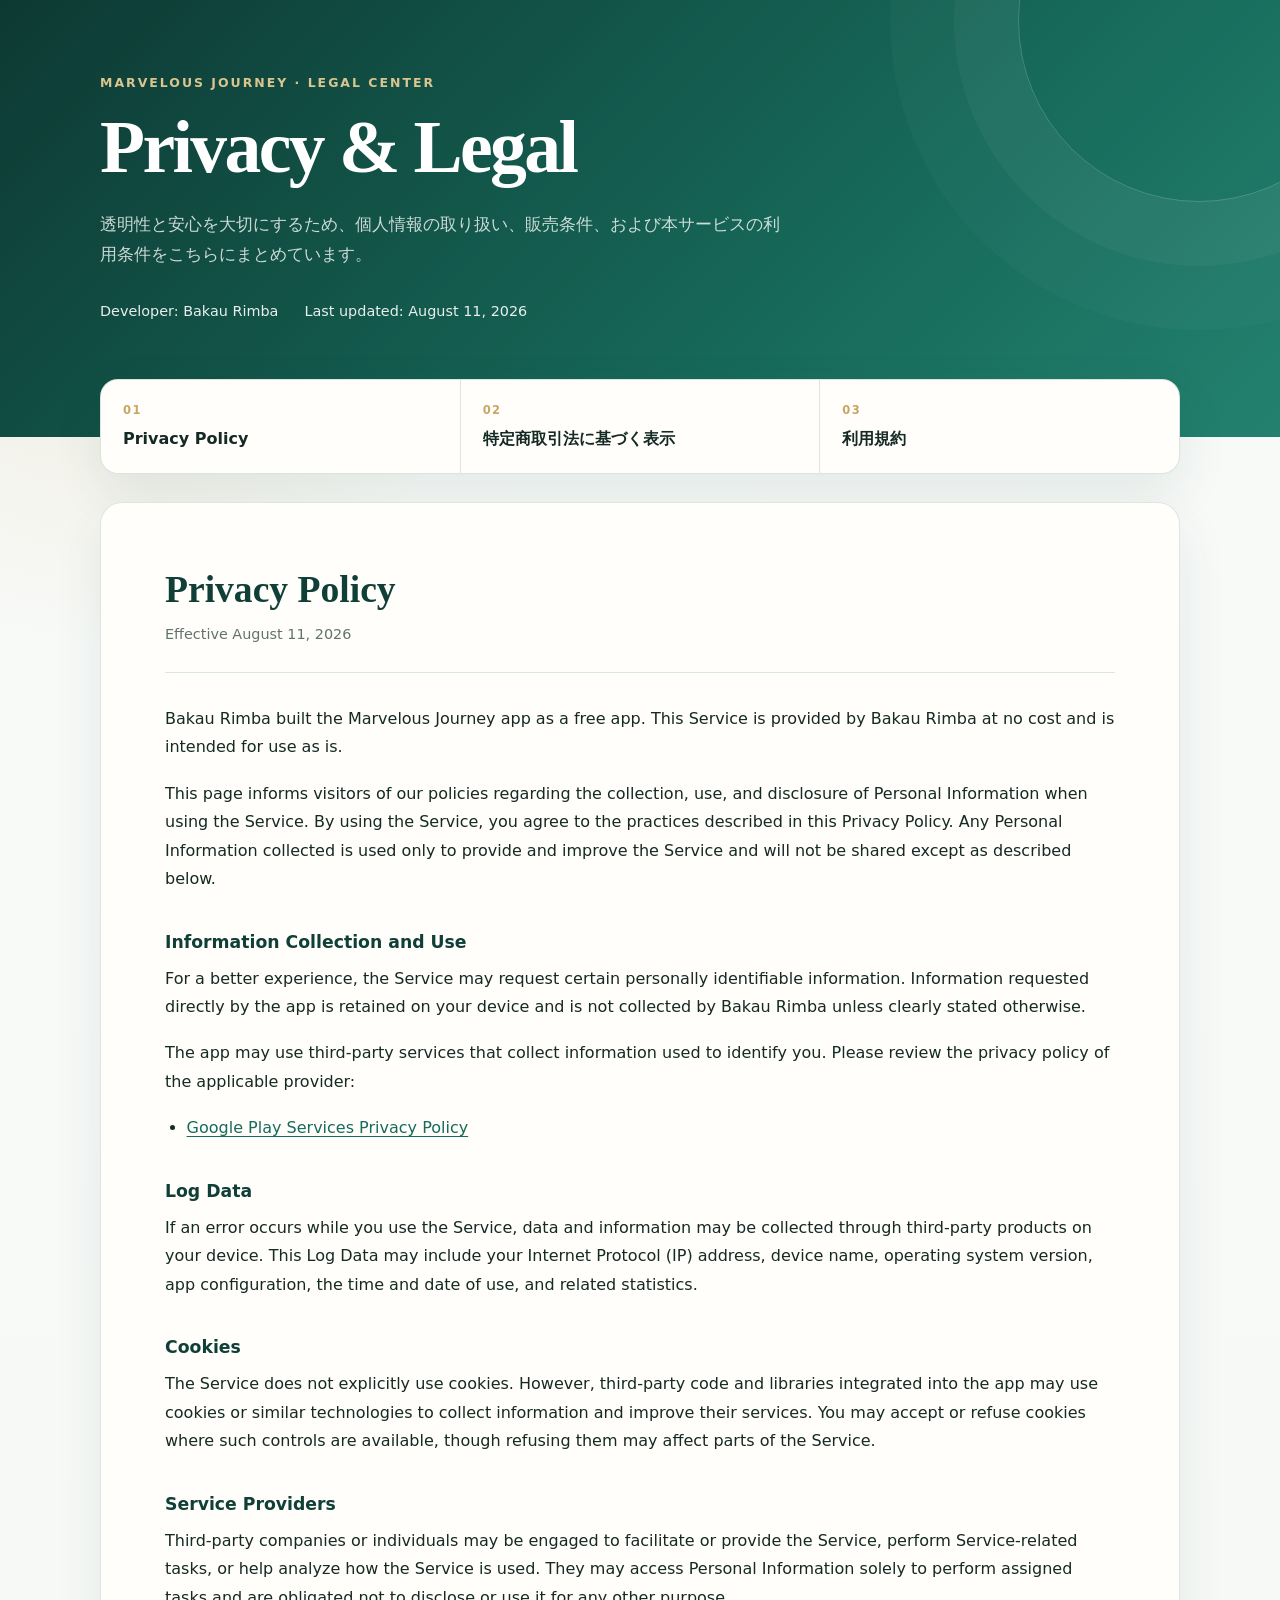
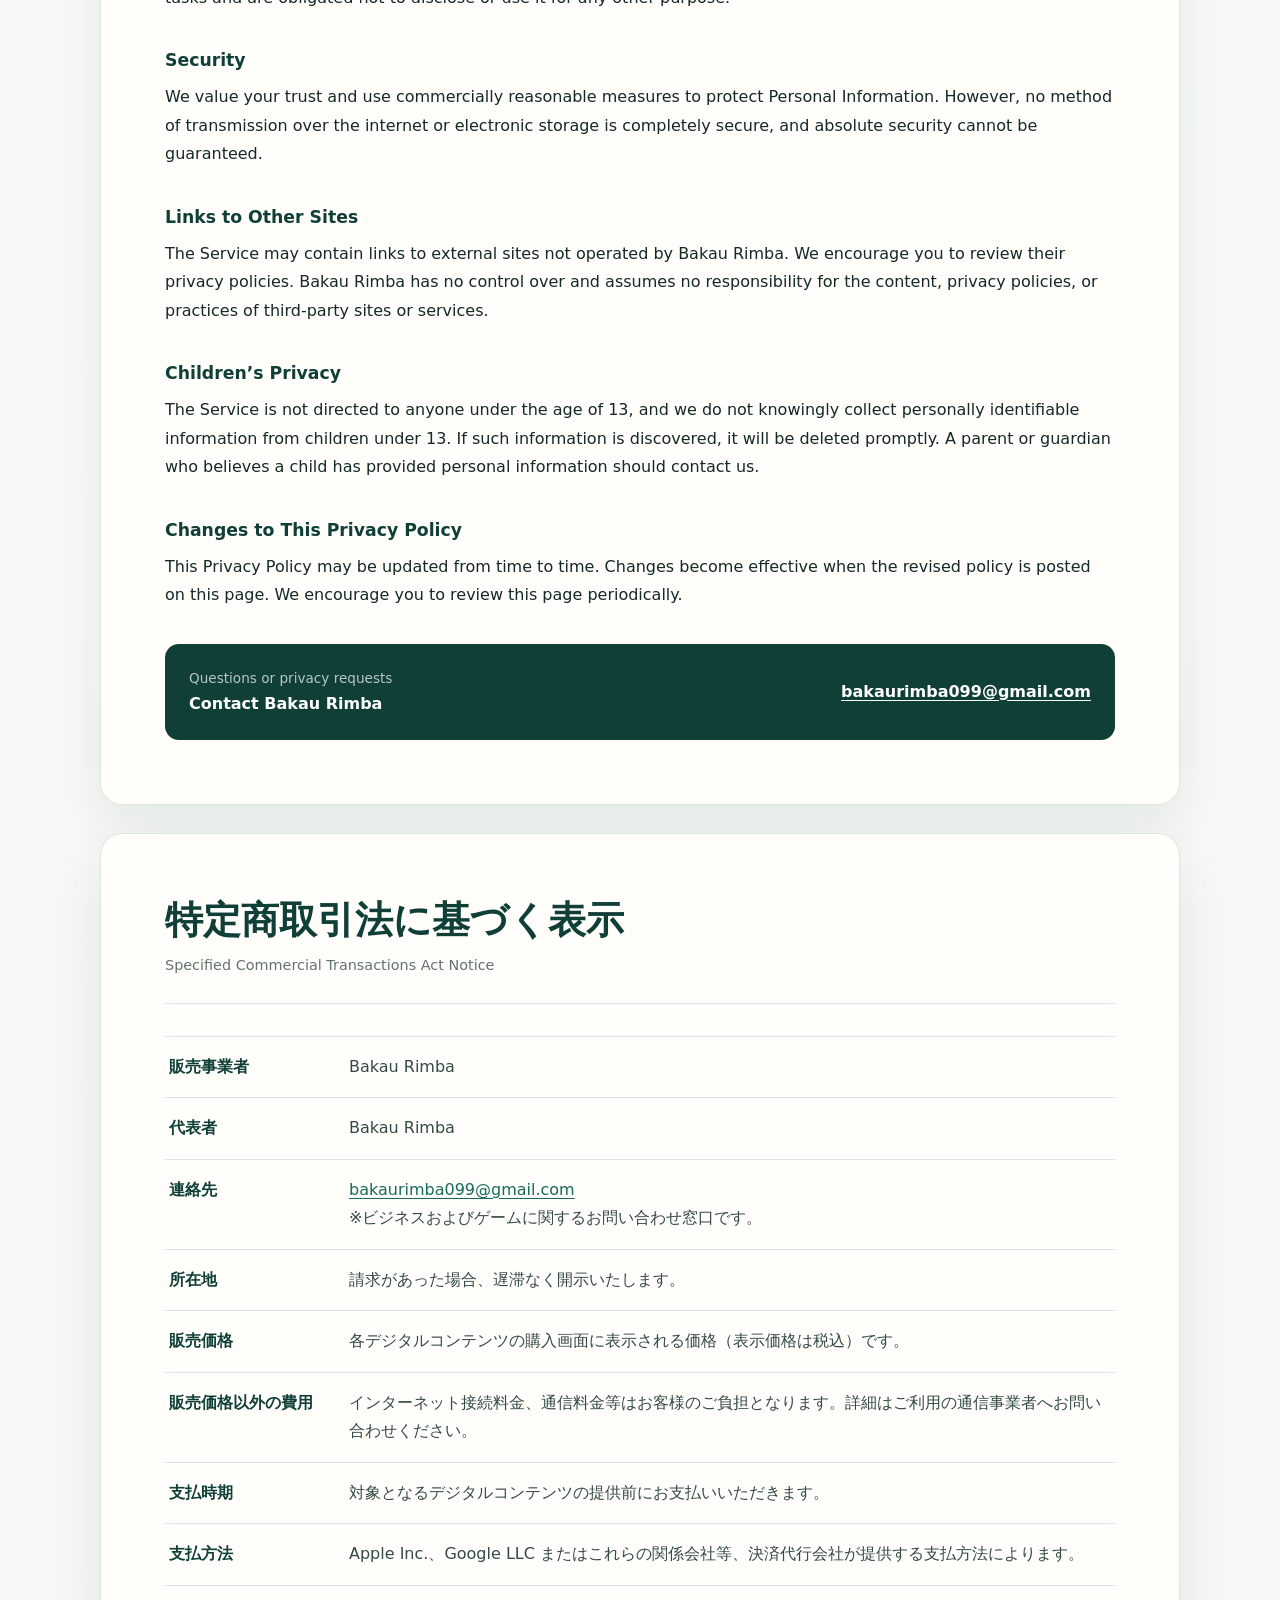
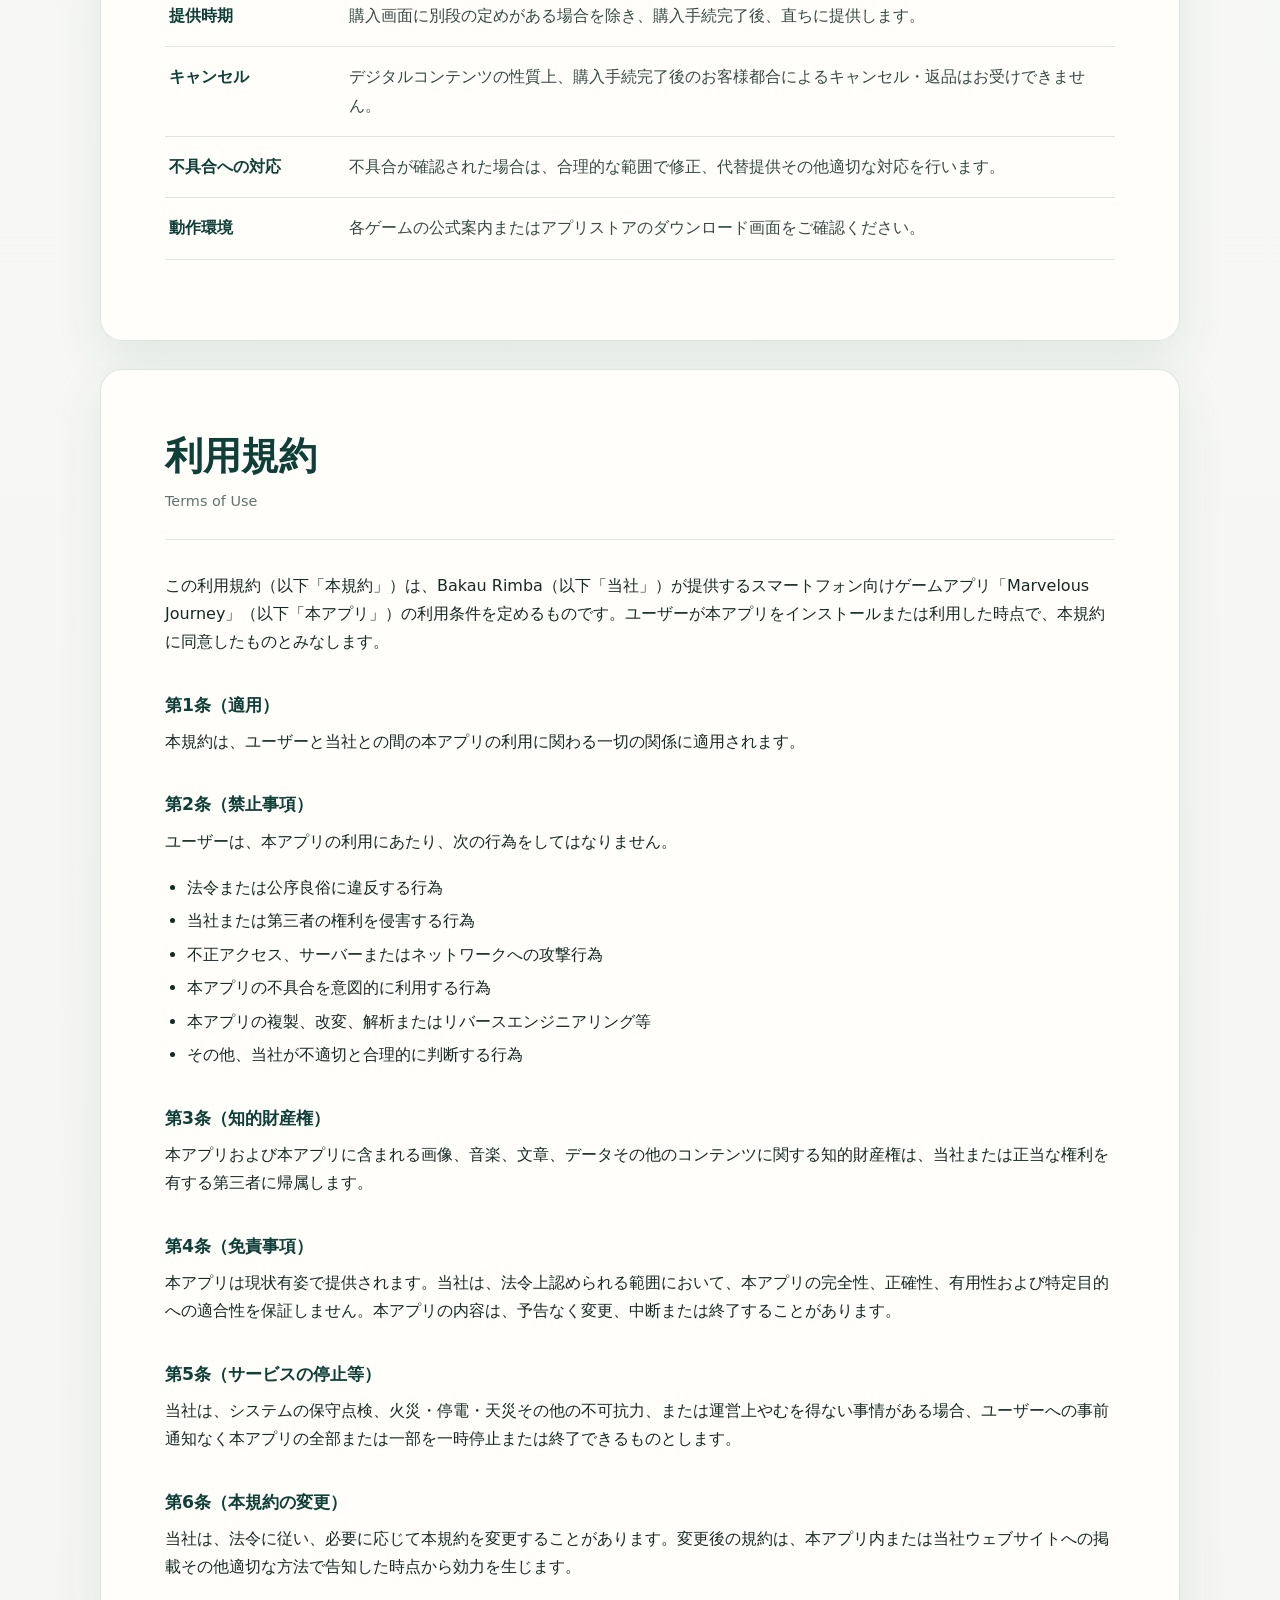
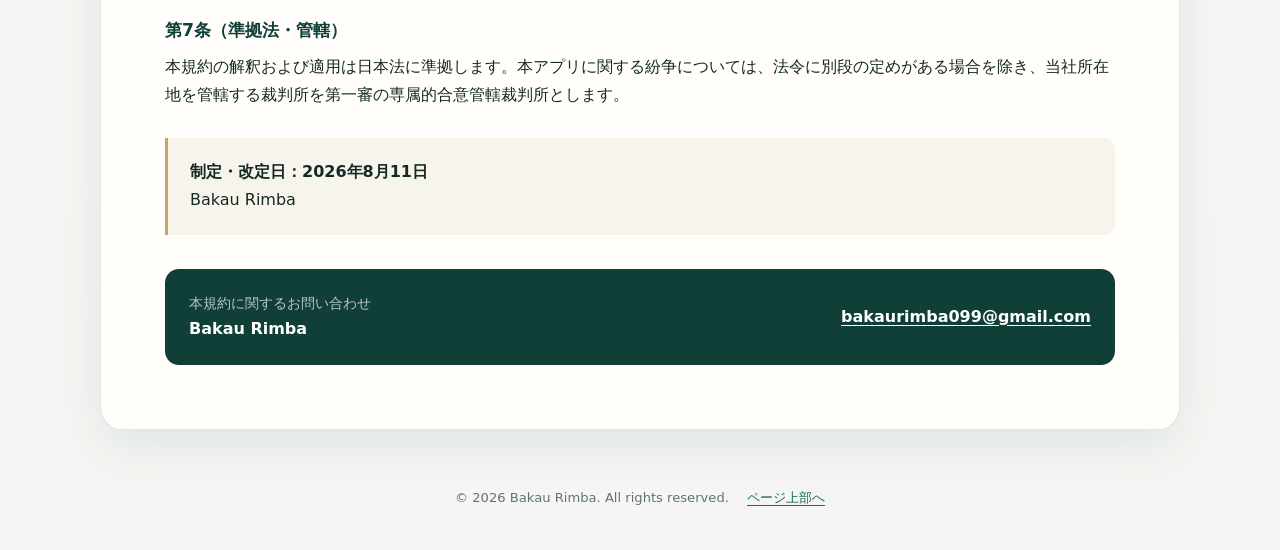
==== PrivacyPolicy.html @ a65dd72e "Create PrivacyPolicy.html" ====
<!doctype html>
<html lang="ja">
<head>
  <meta charset="utf-8">
  <meta name="viewport" content="width=device-width, initial-scale=1">
  <meta name="description" content="Marvelous Journey のプライバシーポリシー、特定商取引法に基づく表示および利用規約">
  <meta name="theme-color" content="#173a35">
  <title>Marvelous Journey | Privacy &amp; Legal</title>
  <style>
    :root {
      --ink: #152925;
      --muted: #62736f;
      --brand: #176b5b;
      --brand-deep: #103f38;
      --accent: #c8a764;
      --paper: #fffefa;
      --surface: #f4f7f4;
      --line: #dbe5e1;
      --shadow: 0 18px 50px rgba(16, 63, 56, .09);
    }
    * { box-sizing: border-box; }
    html { scroll-behavior: smooth; scroll-padding-top: 24px; }
    body {
      margin: 0;
      color: var(--ink);
      background:
        radial-gradient(circle at 8% 5%, rgba(200,167,100,.16), transparent 24rem),
        linear-gradient(180deg, #edf5f1 0, #f8faf8 32rem, #f5f6f3 100%);
      font-family: Inter, "Noto Sans JP", "Hiragino Kaku Gothic ProN", Meiryo, system-ui, sans-serif;
      line-height: 1.78;
      -webkit-font-smoothing: antialiased;
    }
    a { color: var(--brand); text-underline-offset: 3px; }
    a:hover { color: var(--brand-deep); }
    .hero {
      position: relative;
      overflow: hidden;
      color: #fff;
      background: linear-gradient(135deg, #0d3933, #176b5b 66%, #24816f);
      padding: 72px 24px 112px;
    }
    .hero::after {
      content: "";
      position: absolute;
      width: 360px;
      height: 360px;
      right: -100px;
      top: -160px;
      border: 1px solid rgba(255,255,255,.2);
      border-radius: 50%;
      box-shadow: 0 0 0 64px rgba(255,255,255,.035), 0 0 0 128px rgba(255,255,255,.025);
    }
    .hero-inner, main, footer { width: min(1080px, calc(100% - 40px)); margin-inline: auto; }
    .eyebrow { margin: 0 0 14px; color: #d9c58f; font-size: .78rem; font-weight: 750; letter-spacing: .16em; text-transform: uppercase; }
    h1 { margin: 0; max-width: 760px; font-family: Georgia, "Times New Roman", serif; font-size: clamp(2.25rem, 6vw, 4.6rem); line-height: 1.08; letter-spacing: -.035em; }
    .lead { max-width: 680px; margin: 22px 0 0; color: rgba(255,255,255,.78); font-size: 1.05rem; }
    .meta { display: flex; flex-wrap: wrap; gap: 10px 26px; margin-top: 30px; color: rgba(255,255,255,.9); font-size: .9rem; }
    main { position: relative; margin-top: -58px; padding-bottom: 56px; }
    .toc, .policy { background: rgba(255,254,250,.96); border: 1px solid rgba(219,229,225,.95); box-shadow: var(--shadow); }
    .toc { display: grid; grid-template-columns: repeat(3, 1fr); gap: 1px; overflow: hidden; border-radius: 18px; background: var(--line); }
    .toc a { display: block; padding: 20px 22px; background: var(--paper); color: var(--ink); font-weight: 680; text-decoration: none; transition: background .2s, color .2s; }
    .toc a span { display: block; margin-bottom: 4px; color: var(--accent); font-size: .72rem; letter-spacing: .12em; }
    .toc a:hover { color: var(--brand); background: #f7fbf9; }
    .policy { margin-top: 28px; padding: clamp(26px, 6vw, 64px); border-radius: 22px; }
    .section-head { margin-bottom: 32px; padding-bottom: 24px; border-bottom: 1px solid var(--line); }
    h2 { margin: 0; color: var(--brand-deep); font-family: Georgia, "Yu Mincho", serif; font-size: clamp(1.65rem, 4vw, 2.35rem); line-height: 1.25; }
    .section-head p { margin: 8px 0 0; color: var(--muted); font-size: .9rem; }
    h3 { margin: 36px 0 10px; color: var(--brand-deep); font-size: 1.08rem; line-height: 1.45; }
    p { margin: 0 0 18px; }
    ul { margin: 8px 0 22px; padding-left: 1.35rem; }
    li { margin: 5px 0; }
    .note { margin: 28px 0; padding: 20px 22px; border-left: 3px solid var(--accent); border-radius: 0 10px 10px 0; background: #f7f4eb; }
    .contact { display: flex; align-items: center; justify-content: space-between; gap: 18px; margin-top: 34px; padding: 22px 24px; border-radius: 14px; color: #fff; background: var(--brand-deep); }
    .contact p { margin: 0; color: rgba(255,255,255,.7); font-size: .85rem; }
    .contact a { color: #fff; font-weight: 700; overflow-wrap: anywhere; }
    .legal-grid { display: grid; grid-template-columns: 180px 1fr; border-top: 1px solid var(--line); }
    .legal-grid dt, .legal-grid dd { margin: 0; padding: 16px 4px; border-bottom: 1px solid var(--line); }
    .legal-grid dt { padding-right: 22px; color: var(--brand-deep); font-weight: 700; }
    .legal-grid dd { color: #354a45; }
    footer { padding: 0 0 40px; color: var(--muted); text-align: center; font-size: .82rem; }
    footer a { margin-left: 14px; }
    @media (max-width: 700px) {
      .hero { padding: 52px 20px 94px; }
      .hero-inner, main, footer { width: min(100% - 24px, 1080px); }
      .toc { grid-template-columns: 1fr; }
      .policy { padding: 26px 20px; border-radius: 16px; }
      .legal-grid { grid-template-columns: 1fr; }
      .legal-grid dt { padding-bottom: 2px; border-bottom: 0; }
      .legal-grid dd { padding-top: 4px; }
      .contact { align-items: flex-start; flex-direction: column; }
    }
    @media print {
      body { background: #fff; font-size: 10.5pt; }
      .hero { padding: 24px 0; color: #111; background: #fff; border-bottom: 2px solid #111; }
      .hero::after, .toc { display: none; }
      .hero-inner, main, footer { width: 100%; }
      .lead, .meta, .eyebrow { color: #333; }
      main { margin-top: 0; }
      .policy { break-inside: avoid; margin-top: 18px; padding: 18px 0; border: 0; box-shadow: none; }
      .contact { color: #111; background: #eee; }
      .contact p, .contact a { color: #111; }
    }
  </style>
</head>
<body>
  <header class="hero">
    <div class="hero-inner">
      <p class="eyebrow">Marvelous Journey · Legal Center</p>
      <h1>Privacy &amp; Legal</h1>
      <p class="lead">透明性と安心を大切にするため、個人情報の取り扱い、販売条件、および本サービスの利用条件をこちらにまとめています。</p>
      <div class="meta"><span>Developer: Bakau Rimba</span><span>Last updated: August 11, 2026</span></div>
    </div>
  </header>

  <main>
    <nav class="toc" aria-label="ページ内メニュー">
      <a href="#privacy"><span>01</span>Privacy Policy</a>
      <a href="#commerce"><span>02</span>特定商取引法に基づく表示</a>
      <a href="#terms"><span>03</span>利用規約</a>
    </nav>

    <article class="policy" id="privacy">
      <div class="section-head"><h2>Privacy Policy</h2><p>Effective August 11, 2026</p></div>
      <p>Bakau Rimba built the Marvelous Journey app as a free app. This Service is provided by Bakau Rimba at no cost and is intended for use as is.</p>
      <p>This page informs visitors of our policies regarding the collection, use, and disclosure of Personal Information when using the Service. By using the Service, you agree to the practices described in this Privacy Policy. Any Personal Information collected is used only to provide and improve the Service and will not be shared except as described below.</p>

      <h3>Information Collection and Use</h3>
      <p>For a better experience, the Service may request certain personally identifiable information. Information requested directly by the app is retained on your device and is not collected by Bakau Rimba unless clearly stated otherwise.</p>
      <p>The app may use third-party services that collect information used to identify you. Please review the privacy policy of the applicable provider:</p>
      <ul><li><a href="https://policies.google.com/privacy" target="_blank" rel="noopener noreferrer">Google Play Services Privacy Policy</a></li></ul>

      <h3>Log Data</h3>
      <p>If an error occurs while you use the Service, data and information may be collected through third-party products on your device. This Log Data may include your Internet Protocol (IP) address, device name, operating system version, app configuration, the time and date of use, and related statistics.</p>

      <h3>Cookies</h3>
      <p>The Service does not explicitly use cookies. However, third-party code and libraries integrated into the app may use cookies or similar technologies to collect information and improve their services. You may accept or refuse cookies where such controls are available, though refusing them may affect parts of the Service.</p>

      <h3>Service Providers</h3>
      <p>Third-party companies or individuals may be engaged to facilitate or provide the Service, perform Service-related tasks, or help analyze how the Service is used. They may access Personal Information solely to perform assigned tasks and are obligated not to disclose or use it for any other purpose.</p>

      <h3>Security</h3>
      <p>We value your trust and use commercially reasonable measures to protect Personal Information. However, no method of transmission over the internet or electronic storage is completely secure, and absolute security cannot be guaranteed.</p>

      <h3>Links to Other Sites</h3>
      <p>The Service may contain links to external sites not operated by Bakau Rimba. We encourage you to review their privacy policies. Bakau Rimba has no control over and assumes no responsibility for the content, privacy policies, or practices of third-party sites or services.</p>

      <h3>Children’s Privacy</h3>
      <p>The Service is not directed to anyone under the age of 13, and we do not knowingly collect personally identifiable information from children under 13. If such information is discovered, it will be deleted promptly. A parent or guardian who believes a child has provided personal information should contact us.</p>

      <h3>Changes to This Privacy Policy</h3>
      <p>This Privacy Policy may be updated from time to time. Changes become effective when the revised policy is posted on this page. We encourage you to review this page periodically.</p>

      <div class="contact"><div><p>Questions or privacy requests</p><strong>Contact Bakau Rimba</strong></div><a href="mailto:bakaurimba099@gmail.com">bakaurimba099@gmail.com</a></div>
    </article>

    <article class="policy" id="commerce">
      <div class="section-head"><h2>特定商取引法に基づく表示</h2><p>Specified Commercial Transactions Act Notice</p></div>
      <dl class="legal-grid">
        <dt>販売事業者</dt><dd>Bakau Rimba</dd>
        <dt>代表者</dt><dd>Bakau Rimba</dd>
        <dt>連絡先</dt><dd><a href="mailto:bakaurimba099@gmail.com">bakaurimba099@gmail.com</a><br>※ビジネスおよびゲームに関するお問い合わせ窓口です。</dd>
        <dt>所在地</dt><dd>請求があった場合、遅滞なく開示いたします。</dd>
        <dt>販売価格</dt><dd>各デジタルコンテンツの購入画面に表示される価格（表示価格は税込）です。</dd>
        <dt>販売価格以外の費用</dt><dd>インターネット接続料金、通信料金等はお客様のご負担となります。詳細はご利用の通信事業者へお問い合わせください。</dd>
        <dt>支払時期</dt><dd>対象となるデジタルコンテンツの提供前にお支払いいただきます。</dd>
        <dt>支払方法</dt><dd>Apple Inc.、Google LLC またはこれらの関係会社等、決済代行会社が提供する支払方法によります。</dd>
        <dt>提供時期</dt><dd>購入画面に別段の定めがある場合を除き、購入手続完了後、直ちに提供します。</dd>
        <dt>キャンセル</dt><dd>デジタルコンテンツの性質上、購入手続完了後のお客様都合によるキャンセル・返品はお受けできません。</dd>
        <dt>不具合への対応</dt><dd>不具合が確認された場合は、合理的な範囲で修正、代替提供その他適切な対応を行います。</dd>
        <dt>動作環境</dt><dd>各ゲームの公式案内またはアプリストアのダウンロード画面をご確認ください。</dd>
      </dl>
    </article>

    <article class="policy" id="terms">
      <div class="section-head"><h2>利用規約</h2><p>Terms of Use</p></div>
      <p>この利用規約（以下「本規約」）は、Bakau Rimba（以下「当社」）が提供するスマートフォン向けゲームアプリ「Marvelous Journey」（以下「本アプリ」）の利用条件を定めるものです。ユーザーが本アプリをインストールまたは利用した時点で、本規約に同意したものとみなします。</p>

      <h3>第1条（適用）</h3><p>本規約は、ユーザーと当社との間の本アプリの利用に関わる一切の関係に適用されます。</p>
      <h3>第2条（禁止事項）</h3><p>ユーザーは、本アプリの利用にあたり、次の行為をしてはなりません。</p>
      <ul><li>法令または公序良俗に違反する行為</li><li>当社または第三者の権利を侵害する行為</li><li>不正アクセス、サーバーまたはネットワークへの攻撃行為</li><li>本アプリの不具合を意図的に利用する行為</li><li>本アプリの複製、改変、解析またはリバースエンジニアリング等</li><li>その他、当社が不適切と合理的に判断する行為</li></ul>
      <h3>第3条（知的財産権）</h3><p>本アプリおよび本アプリに含まれる画像、音楽、文章、データその他のコンテンツに関する知的財産権は、当社または正当な権利を有する第三者に帰属します。</p>
      <h3>第4条（免責事項）</h3><p>本アプリは現状有姿で提供されます。当社は、法令上認められる範囲において、本アプリの完全性、正確性、有用性および特定目的への適合性を保証しません。本アプリの内容は、予告なく変更、中断または終了することがあります。</p>
      <h3>第5条（サービスの停止等）</h3><p>当社は、システムの保守点検、火災・停電・天災その他の不可抗力、または運営上やむを得ない事情がある場合、ユーザーへの事前通知なく本アプリの全部または一部を一時停止または終了できるものとします。</p>
      <h3>第6条（本規約の変更）</h3><p>当社は、法令に従い、必要に応じて本規約を変更することがあります。変更後の規約は、本アプリ内または当社ウェブサイトへの掲載その他適切な方法で告知した時点から効力を生じます。</p>
      <h3>第7条（準拠法・管轄）</h3><p>本規約の解釈および適用は日本法に準拠します。本アプリに関する紛争については、法令に別段の定めがある場合を除き、当社所在地を管轄する裁判所を第一審の専属的合意管轄裁判所とします。</p>
      <div class="note"><strong>制定・改定日：2026年8月11日</strong><br>Bakau Rimba</div>
      <div class="contact"><div><p>本規約に関するお問い合わせ</p><strong>Bakau Rimba</strong></div><a href="mailto:bakaurimba099@gmail.com">bakaurimba099@gmail.com</a></div>
    </article>
  </main>

  <footer>&copy; 2026 Bakau Rimba. All rights reserved. <a href="#">ページ上部へ</a></footer>
</body>
</html>
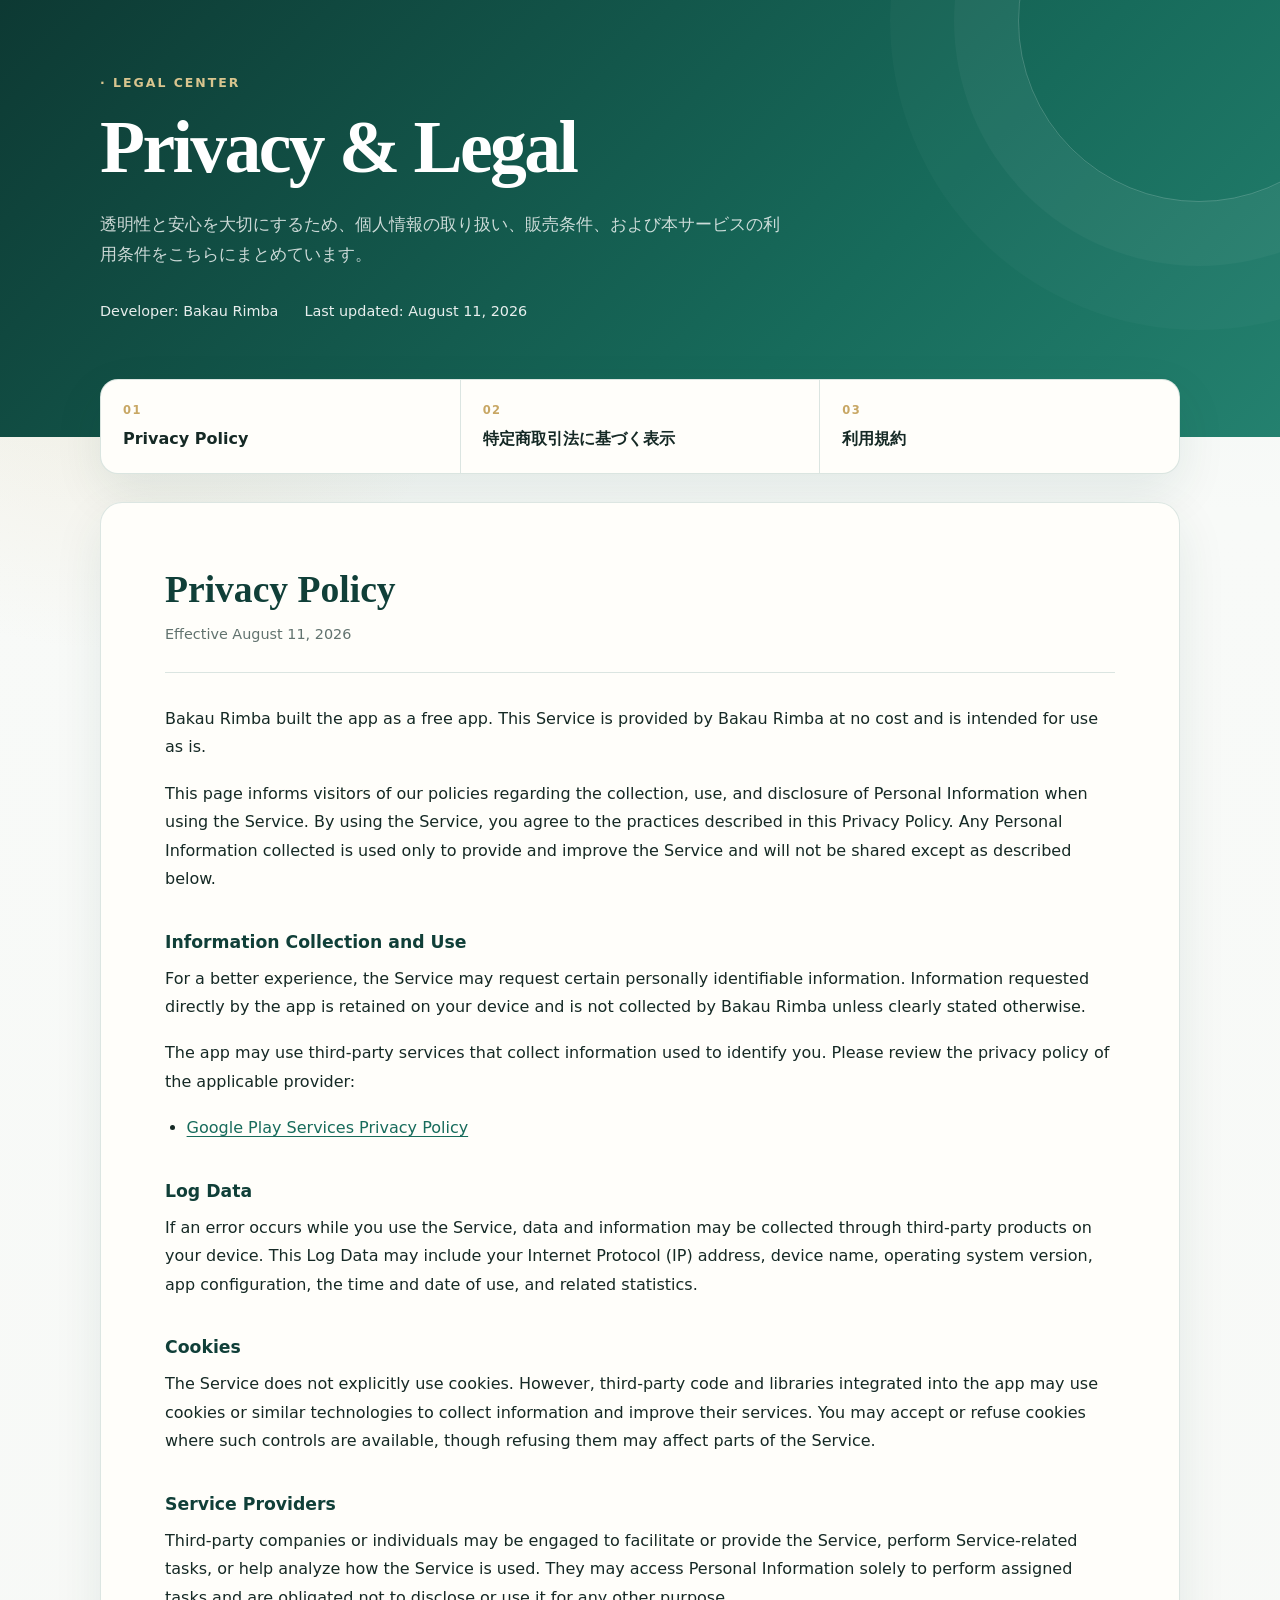
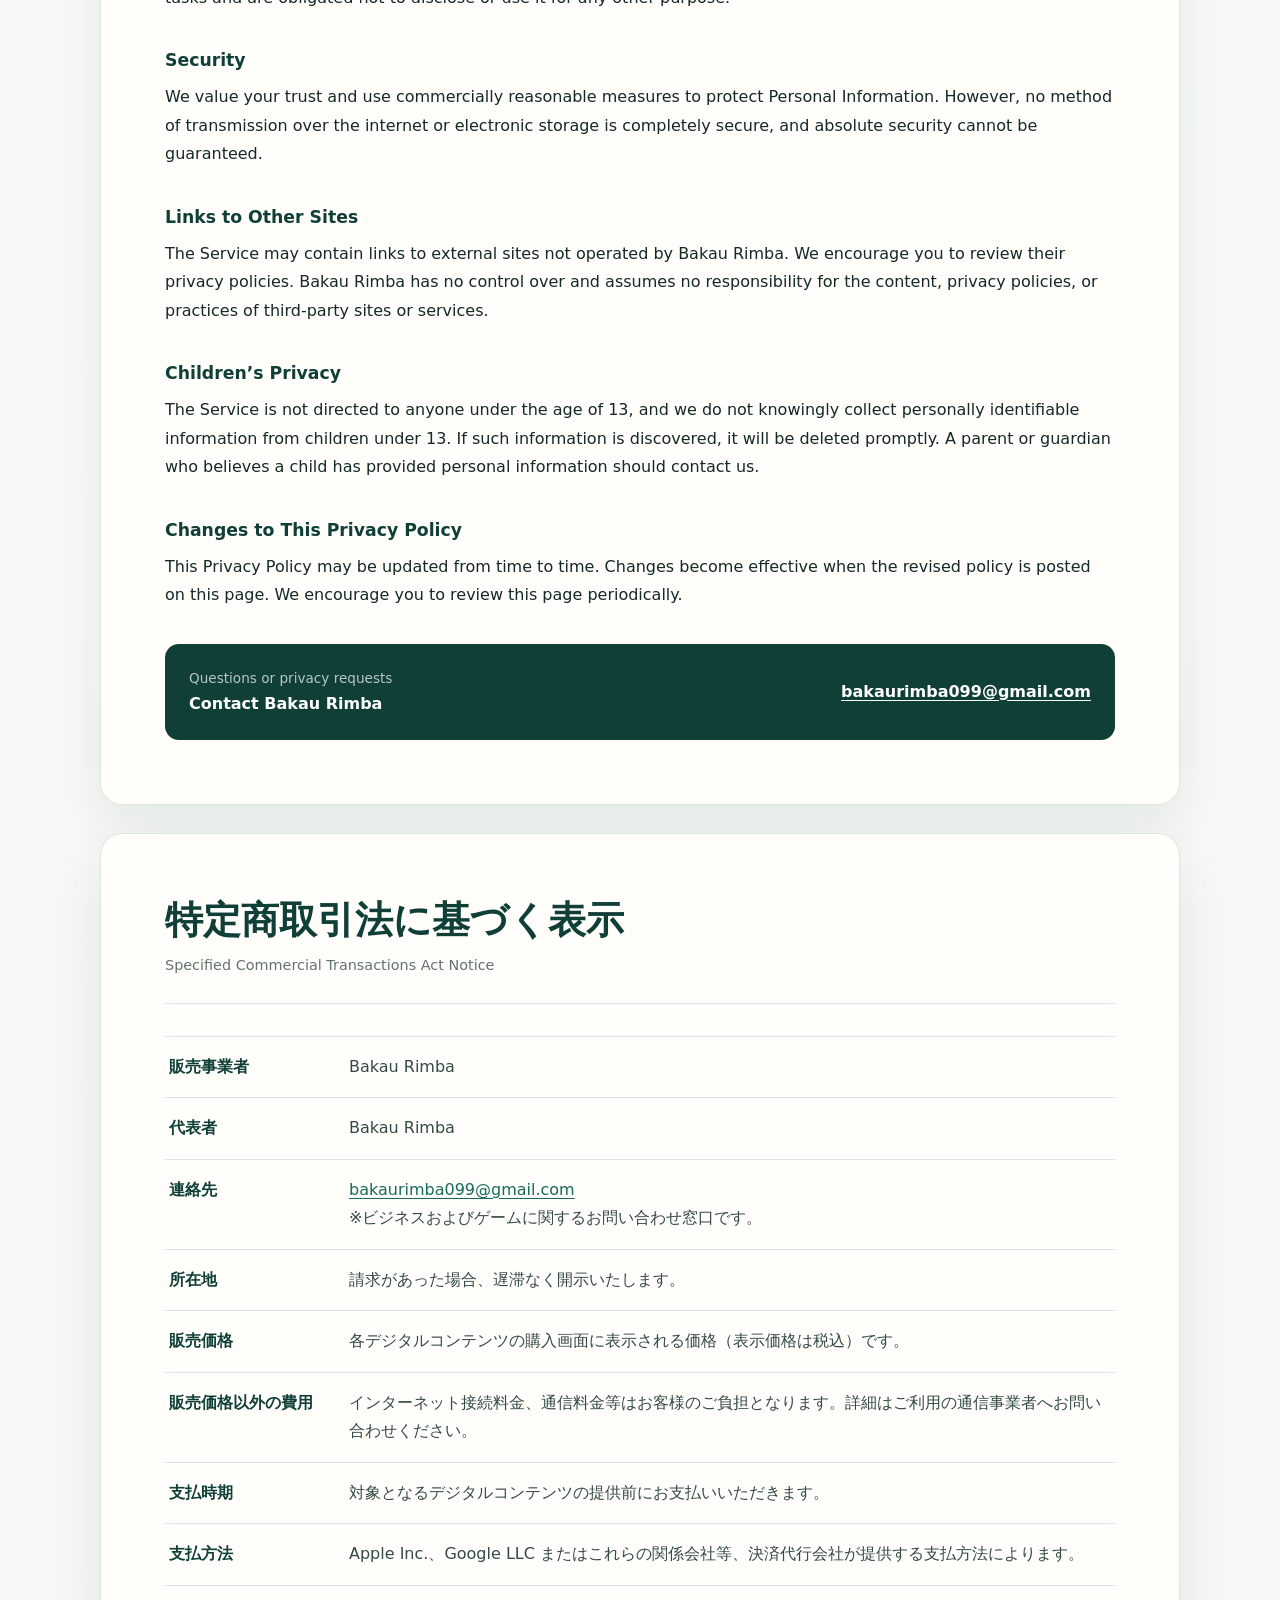
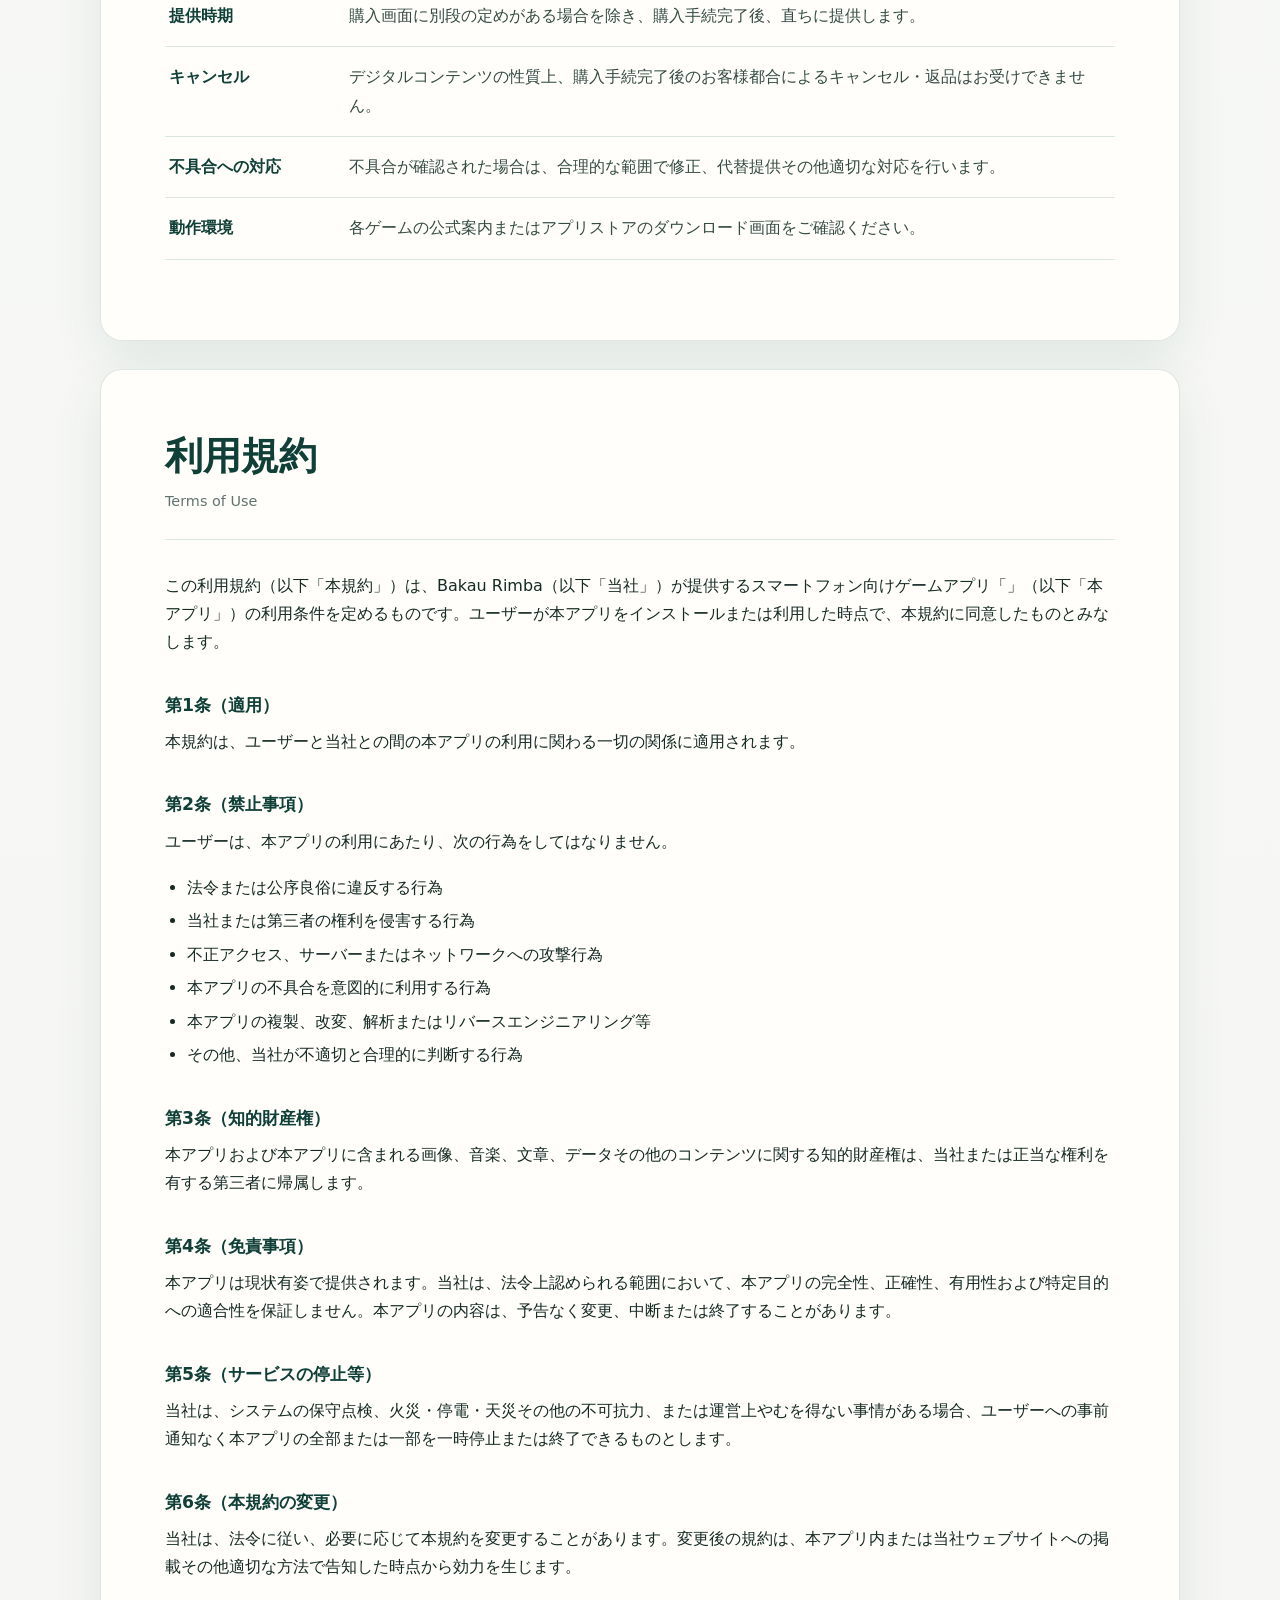
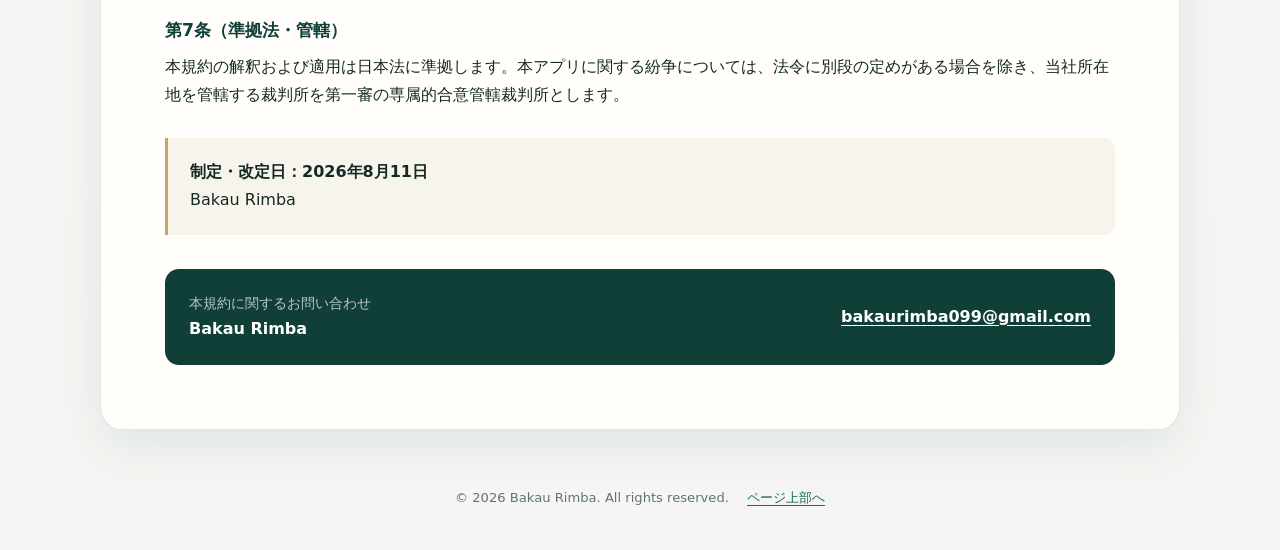
==== commit 326e8746: "Update PrivacyPolicy.html" ====
--- a/PrivacyPolicy.html
+++ b/PrivacyPolicy.html
@@ -3,9 +3,9 @@
 <head>
   <meta charset="utf-8">
   <meta name="viewport" content="width=device-width, initial-scale=1">
-  <meta name="description" content="Marvelous Journey のプライバシーポリシー、特定商取引法に基づく表示および利用規約">
+  <meta name="description" content=" のプライバシーポリシー、特定商取引法に基づく表示および利用規約">
   <meta name="theme-color" content="#173a35">
-  <title>Marvelous Journey | Privacy &amp; Legal</title>
+  <title> | Privacy &amp; Legal</title>
   <style>
     :root {
       --ink: #152925;
@@ -105,7 +105,7 @@
 <body>
   <header class="hero">
     <div class="hero-inner">
-      <p class="eyebrow">Marvelous Journey · Legal Center</p>
+      <p class="eyebrow"> · Legal Center</p>
       <h1>Privacy &amp; Legal</h1>
       <p class="lead">透明性と安心を大切にするため、個人情報の取り扱い、販売条件、および本サービスの利用条件をこちらにまとめています。</p>
       <div class="meta"><span>Developer: Bakau Rimba</span><span>Last updated: August 11, 2026</span></div>
@@ -121,7 +121,7 @@
 
     <article class="policy" id="privacy">
       <div class="section-head"><h2>Privacy Policy</h2><p>Effective August 11, 2026</p></div>
-      <p>Bakau Rimba built the Marvelous Journey app as a free app. This Service is provided by Bakau Rimba at no cost and is intended for use as is.</p>
+      <p>Bakau Rimba built the  app as a free app. This Service is provided by Bakau Rimba at no cost and is intended for use as is.</p>
       <p>This page informs visitors of our policies regarding the collection, use, and disclosure of Personal Information when using the Service. By using the Service, you agree to the practices described in this Privacy Policy. Any Personal Information collected is used only to provide and improve the Service and will not be shared except as described below.</p>
 
       <h3>Information Collection and Use</h3>
@@ -173,7 +173,7 @@
 
     <article class="policy" id="terms">
       <div class="section-head"><h2>利用規約</h2><p>Terms of Use</p></div>
-      <p>この利用規約（以下「本規約」）は、Bakau Rimba（以下「当社」）が提供するスマートフォン向けゲームアプリ「Marvelous Journey」（以下「本アプリ」）の利用条件を定めるものです。ユーザーが本アプリをインストールまたは利用した時点で、本規約に同意したものとみなします。</p>
+      <p>この利用規約（以下「本規約」）は、Bakau Rimba（以下「当社」）が提供するスマートフォン向けゲームアプリ「」（以下「本アプリ」）の利用条件を定めるものです。ユーザーが本アプリをインストールまたは利用した時点で、本規約に同意したものとみなします。</p>
 
       <h3>第1条（適用）</h3><p>本規約は、ユーザーと当社との間の本アプリの利用に関わる一切の関係に適用されます。</p>
       <h3>第2条（禁止事項）</h3><p>ユーザーは、本アプリの利用にあたり、次の行為をしてはなりません。</p>
